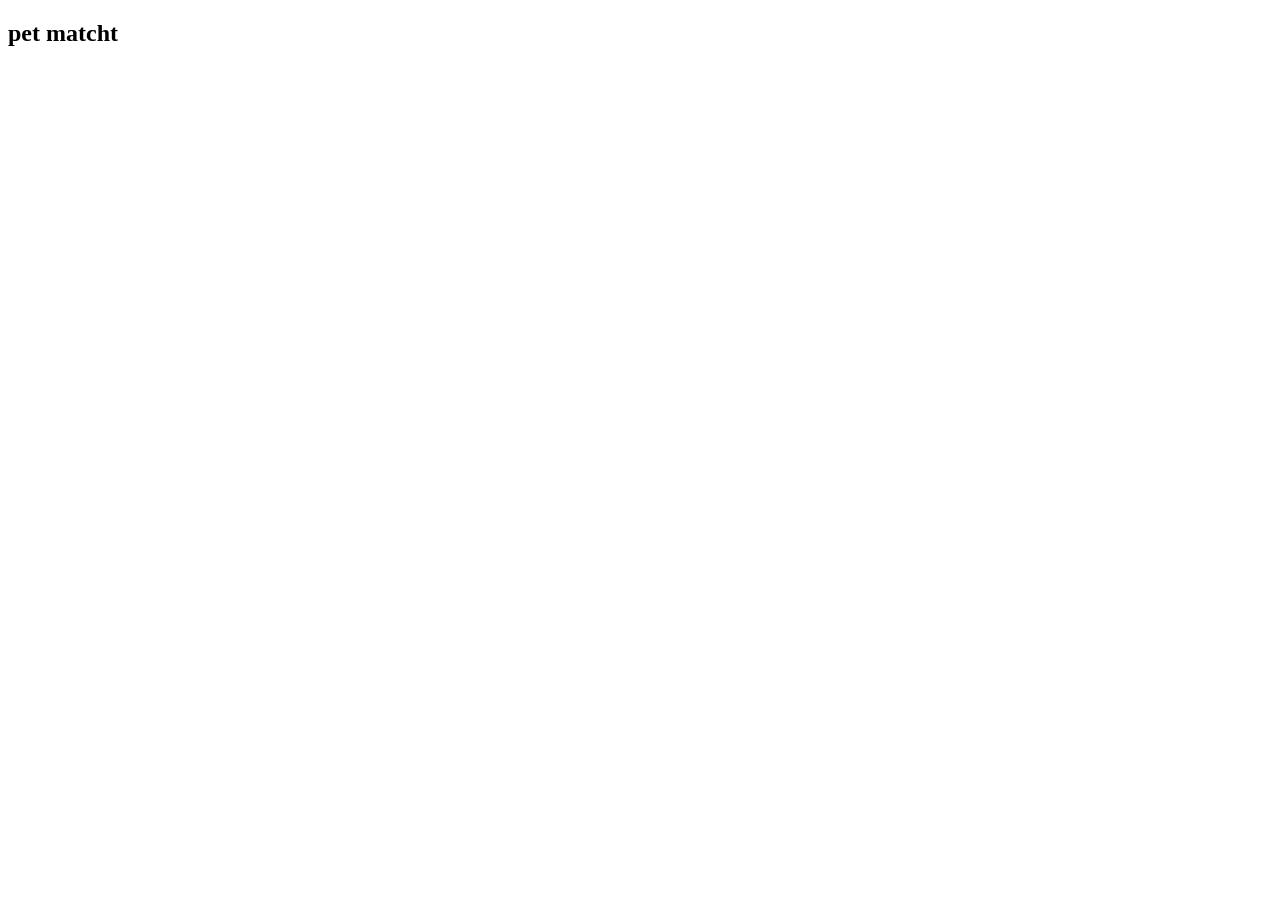
==== index.html @ 6a0d0181 "index" ====
<!DOCTYPE html>
<html lang="en">
<head>
    <meta charset="UTF-8">
    <meta name="viewport" content="width=device-width, initial-scale=1.0">
    <title>Document</title>
</head>
<body>
    <h2>pet matcht</h2>
</body>
</html>
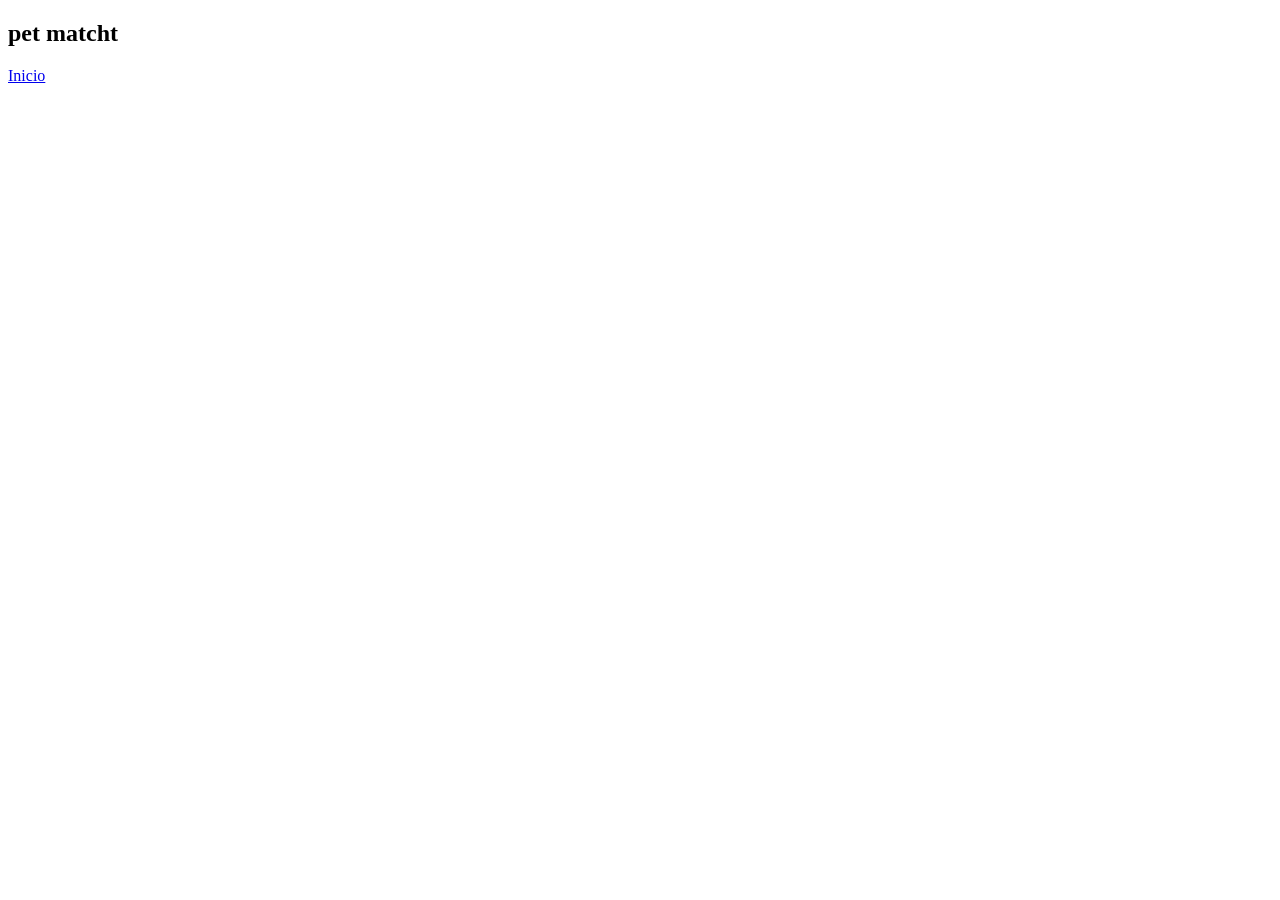
==== commit 183bebd1: "menu" ====
--- a/index.html
+++ b/index.html
@@ -7,5 +7,6 @@
 </head>
 <body>
     <h2>pet matcht</h2>
+    <a href="menu.html">Inicio</a>
 </body>
 </html>
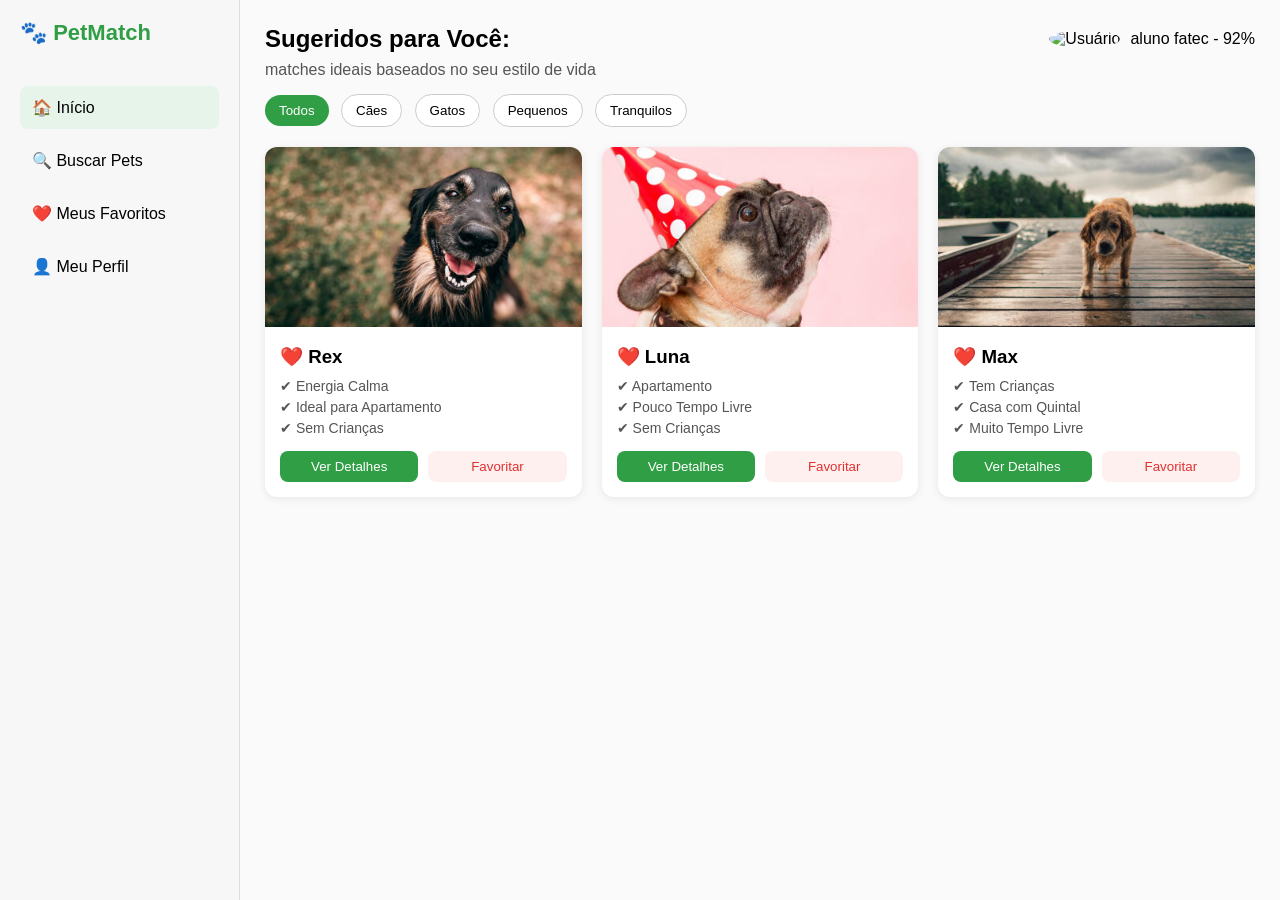
==== commit 18aa4eef: "correcao index" ====
--- a/index.html
+++ b/index.html
@@ -1,12 +1,126 @@
 <!DOCTYPE html>
-<html lang="en">
+<html lang="pt-BR">
 <head>
-    <meta charset="UTF-8">
-    <meta name="viewport" content="width=device-width, initial-scale=1.0">
-    <title>Document</title>
+<meta charset="UTF-8">
+<meta name="viewport" content="width=device-width, initial-scale=1.0">
+<title>PetMatch</title>
+<link rel="stylesheet" href="menu.css">
 </head>
+
 <body>
-    <h2>pet matcht</h2>
-    <a href="menu.html">Inicio</a>
+
+<div class="container">
+
+    <!-- SIDEBAR -->
+    <aside class="sidebar">
+        <div class="logo">
+            🐾 <span>PetMatch</span>
+        </div>
+
+        <nav>
+            <ul>
+                <li class="active">🏠 Início</li>
+                <li>🔍 Buscar Pets</li>
+                <li>❤️ Meus Favoritos</li>
+                <li>👤 Meu Perfil</li>
+            </ul>
+        </nav>
+    </aside>
+
+    <!-- CONTEÚDO PRINCIPAL -->
+    <main class="main">
+
+        <!-- HEADER -->
+        <header class="header">
+            <h2>Sugeridos para Você:</h2>
+
+            <div class="profile">
+                <img src="https://i.pravatar.cc/40" alt="Usuário">
+                <span>aluno fatec - 92%</span>
+            </div>
+        </header>
+
+        <p class="subtitle">
+            matches ideais baseados no seu estilo de vida
+        </p>
+
+        <!-- FILTROS -->
+        <div class="filters">
+            <button class="active">Todos</button>
+            <button>Cães</button>
+            <button>Gatos</button>
+            <button>Pequenos</button>
+            <button>Tranquilos</button>
+        </div>
+
+        <!-- CARDS -->
+        <section class="cards">
+
+            <!-- CARD 1 -->
+            <div class="card">
+                <img src="img/animais/dog1">
+
+                <div class="card-content">
+                    <h3>❤️ Rex</h3>
+
+                    <ul>
+                        <li>✔ Energia Calma</li>
+                        <li>✔ Ideal para Apartamento</li>
+                        <li>✔ Sem Crianças</li>
+                    </ul>
+
+                    <div class="buttons">
+                        <button class="details">Ver Detalhes</button>
+                        <button class="favorite">Favoritar</button>
+                    </div>
+                </div>
+            </div>
+
+            <!-- CARD 2 -->
+            <div class="card">
+                <img src="img/animais/do2">
+
+                <div class="card-content">
+                    <h3>❤️ Luna</h3>
+
+                    <ul>
+                        <li>✔ Apartamento</li>
+                        <li>✔ Pouco Tempo Livre</li>
+                        <li>✔ Sem Crianças</li>
+                    </ul>
+
+                    <div class="buttons">
+                        <button class="details">Ver Detalhes</button>
+                        <button class="favorite">Favoritar</button>
+                    </div>
+                </div>
+            </div>
+
+            <!-- CARD 3 -->
+            <div class="card">
+                <img src="img/animais/dog3">
+
+                <div class="card-content">
+                    <h3>❤️ Max</h3>
+
+                    <ul>
+                        <li>✔ Tem Crianças</li>
+                        <li>✔ Casa com Quintal</li>
+                        <li>✔ Muito Tempo Livre</li>
+                    </ul>
+
+                    <div class="buttons">
+                        <button class="details">Ver Detalhes</button>
+                        <button class="favorite">Favoritar</button>
+                    </div>
+                </div>
+            </div>
+
+        </section>
+
+    </main>
+
+</div>
+
 </body>
 </html>
--- a/menu.css
+++ b/menu.css
@@ -0,0 +1,167 @@
+/* RESET */
+* {
+    margin: 0;
+    padding: 0;
+    box-sizing: border-box;
+    font-family: Arial, Helvetica, sans-serif;
+}
+
+/* LAYOUT PRINCIPAL */
+.container {
+    display: flex;
+    height: 100vh;
+}
+
+/* SIDEBAR */
+.sidebar {
+    width: 240px;
+    background: #f7f7f7;
+    border-right: 1px solid #ddd;
+    padding: 20px;
+}
+
+.logo {
+    font-size: 22px;
+    font-weight: bold;
+    color: #2f9e44;
+    margin-bottom: 40px;
+}
+
+.sidebar ul {
+    list-style: none;
+}
+
+.sidebar li {
+    padding: 12px;
+    margin-bottom: 10px;
+    border-radius: 8px;
+    cursor: pointer;
+}
+
+.sidebar li:hover,
+.sidebar li.active {
+    background: #e6f4ea;
+}
+
+/* MAIN */
+.main {
+    flex: 1;
+    padding: 25px;
+    background: #fafafa;
+}
+
+/* HEADER */
+.header {
+    display: flex;
+    justify-content: space-between;
+    align-items: center;
+}
+
+.subtitle {
+    margin: 8px 0 15px;
+    color: #555;
+}
+
+.profile {
+    display: flex;
+    align-items: center;
+    gap: 10px;
+}
+
+.profile img {
+    border-radius: 50%;
+}
+
+/* FILTROS */
+.filters {
+    margin-bottom: 20px;
+}
+
+.filters button {
+    padding: 8px 14px;
+    border-radius: 20px;
+    border: 1px solid #ccc;
+    background: white;
+    margin-right: 8px;
+    cursor: pointer;
+}
+
+.filters button.active {
+    background: #2f9e44;
+    color: white;
+    border: none;
+}
+
+/* CARDS */
+.cards {
+    display: grid;
+    grid-template-columns: repeat(auto-fit, minmax(260px, 1fr));
+    gap: 20px;
+}
+
+/* CARD */
+.card {
+    background: white;
+    border-radius: 12px;
+    overflow: hidden;
+    box-shadow: 0 2px 8px rgba(0,0,0,0.08);
+}
+
+.card img {
+    width: 100%;
+    height: 180px;
+    object-fit: cover;
+}
+
+.card-content {
+    padding: 15px;
+}
+
+.card h3 {
+    margin-bottom: 10px;
+}
+
+.card ul {
+    list-style: none;
+    font-size: 14px;
+    color: #555;
+}
+
+.card ul li {
+    margin-bottom: 5px;
+}
+
+/* BOTÕES */
+.buttons {
+    margin-top: 15px;
+    display: flex;
+    gap: 10px;
+}
+
+.details {
+    flex: 1;
+    background: #2f9e44;
+    color: white;
+    border: none;
+    padding: 8px;
+    border-radius: 8px;
+    cursor: pointer;
+}
+
+.favorite {
+    flex: 1;
+    background: #fff0f0;
+    color: #e03131;
+    border: none;
+    padding: 8px;
+    border-radius: 8px;
+    cursor: pointer;
+}
+
+.details:hover {
+    background: #248a3d;
+}
+
+.favorite:hover {
+    background: #ffe3e3;
+}
